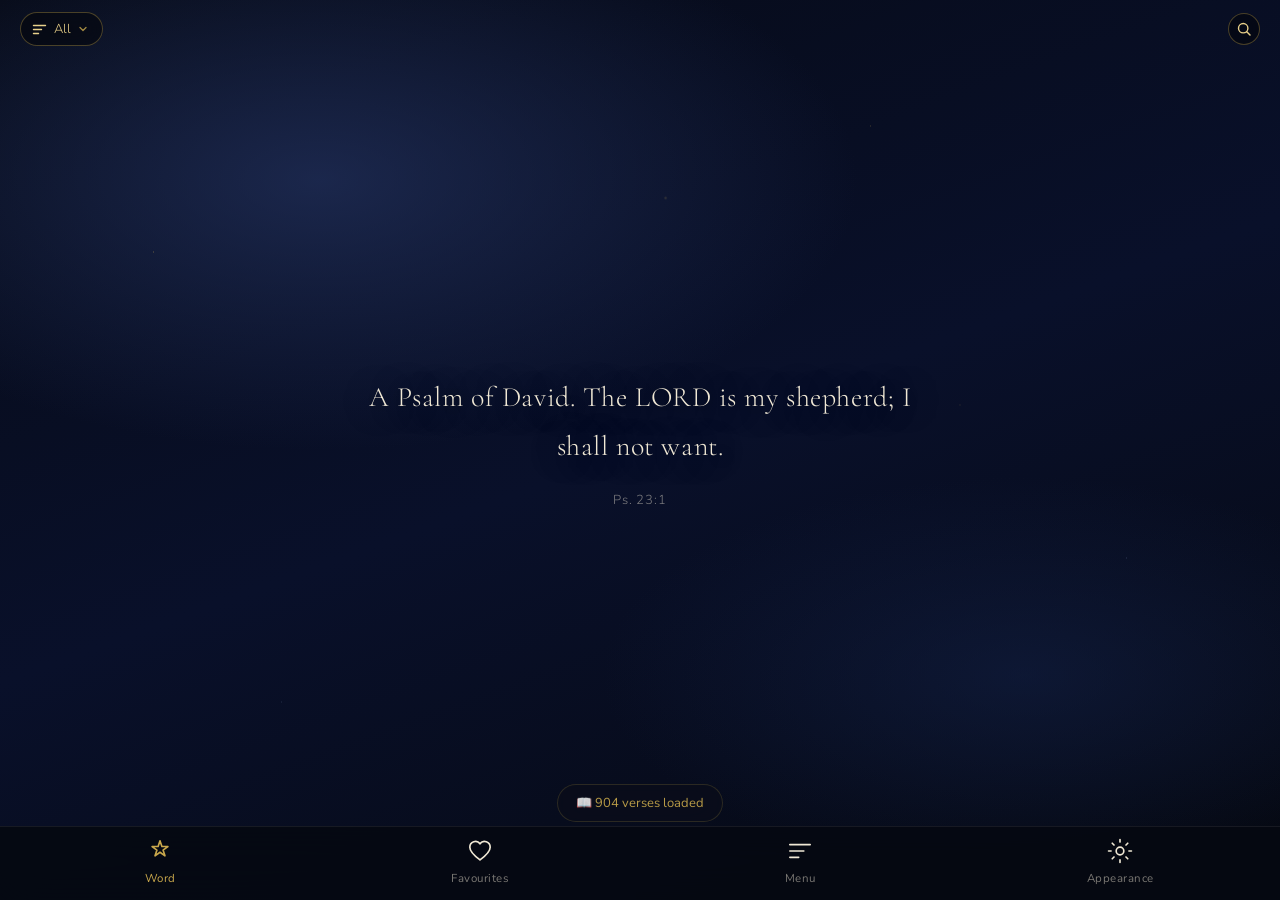
==== index.html @ a6772543 "Update index.html" ====
<!DOCTYPE html>
<html lang="uk">
<head>
  <meta charset="UTF-8">
  <meta name="viewport" content="width=device-width, initial-scale=1.0, viewport-fit=cover">
  <meta name="mobile-web-app-capable" content="yes">
  <meta name="apple-mobile-web-app-capable" content="yes">
  <meta name="apple-mobile-web-app-status-bar-style" content="black-translucent">
  <meta name="theme-color" content="#080c18">
  <title>Holy Vibe</title>
  <link rel="preconnect" href="https://fonts.googleapis.com">
  <link href="https://fonts.googleapis.com/css2?family=Cormorant+Garamond:ital,wght@0,300;0,400;1,300;1,400&family=Cinzel:wght@400;500&family=Nunito:wght@300;400;600&display=swap" rel="stylesheet">
  <link rel="stylesheet" href="styles.css">
  <style>
    .day-btn {
      padding: 7px 11px; border-radius: 8px; font-size: 12px; cursor: pointer;
      border: 1px solid rgba(255,255,255,.15); color: rgba(255,255,255,.5);
      background: rgba(255,255,255,.05); user-select: none;
    }
    .day-btn.active {
      border-color: rgba(201,168,76,.6); color: #c9a84c;
      background: rgba(201,168,76,.15);
    }
    .alarm-item {
      display: flex; align-items: center; justify-content: space-between;
      padding: 12px 0; border-bottom: 1px solid rgba(255,255,255,.06);
    }
    .alarm-item:last-child { border-bottom: none; }
    .alarm-time { font-size: 26px; color: #f0e8d5; font-family: 'Cormorant Garamond', serif; }
    .alarm-meta { font-size: 11px; color: rgba(255,255,255,.4); margin-top: 2px; }
    .alarm-label { font-size: 13px; color: rgba(255,255,255,.7); margin-top: 1px; }
    .alarm-del { color: rgba(255,80,80,.6); font-size: 18px; padding: 6px; cursor: pointer; }
    .alarm-toggle { transform: scale(0.85); }

    /* ═══════════════════════════════════════════════════════
       СТАРТОВИЙ ЕКРАН (SPLASH) — показується одразу при
       відкритті index.html, поки завантажуються verses.json
       і мовний файл. Прибирається через hideSplash() (див.
       <script> нижче), яку викликає i18n.js по завершенню
       loadLanguage(). Без цього першу мить (особливо на
       повільному з'єднанні чи при першому запуску) користувач
       бачив би порожній/чорний екран і міг подумати, що
       застосунок завис чи зламався.
       ═══════════════════════════════════════════════════════ */
    #splashScreen {
      position: fixed; inset: 0; z-index: 9999;
      display: flex; flex-direction: column; align-items: center; justify-content: center;
      background: #080c18;
      transition: opacity .5s ease;
    }
    #splashScreen.hide { opacity: 0; pointer-events: none; }

    .splash-cross {
      position: relative; width: 44px; height: 44px; margin-bottom: 20px;
      animation: splashPulse 1.8s ease-in-out infinite;
    }
    .splash-cross-v, .splash-cross-h {
      position: absolute; background: #c9a84c; border-radius: 2px;
    }
    .splash-cross-v { left: 50%; top: 0; width: 6px; height: 44px; margin-left: -3px; }
    .splash-cross-h { top: 30%; left: 0; width: 44px; height: 6px; margin-top: -3px; }
    @keyframes splashPulse {
      0%, 100% { opacity: .55; transform: scale(.94); }
      50%      { opacity: 1;   transform: scale(1.05); }
    }

    .splash-title {
      font-family: 'Cormorant Garamond', serif;
      font-size: 21px; letter-spacing: 4px; color: #f0e8d5;
      text-transform: uppercase; margin-bottom: 16px;
    }

    .splash-dots { display: flex; gap: 6px; }
    .splash-dots span {
      width: 6px; height: 6px; border-radius: 50%; background: rgba(201,168,76,.65);
      animation: splashDot 1.2s ease-in-out infinite;
    }
    .splash-dots span:nth-child(2) { animation-delay: .15s; }
    .splash-dots span:nth-child(3) { animation-delay: .3s; }
    @keyframes splashDot {
      0%, 80%, 100% { opacity: .25; transform: translateY(0); }
      40%           { opacity: 1;   transform: translateY(-4px); }
    }
  </style>
</head>
<body>

  <div id="bg"></div>

  <!-- СТАРТОВИЙ ЕКРАН — див. пояснення в CSS-блоці "СТАРТОВИЙ ЕКРАН (SPLASH)" у <head> -->
  <div id="splashScreen">
    <div class="splash-cross">
      <div class="splash-cross-v"></div>
      <div class="splash-cross-h"></div>
    </div>
    <div class="splash-title">Holy Vibe</div>
    <div class="splash-dots"><span></span><span></span><span></span></div>
  </div>

  <div id="app">

    <div class="screen active" id="screenMain">
      <div class="safe-top"></div>

      <div class="cat-toggle-wrap">
        <button class="cat-toggle-btn" id="catToggleBtn" data-i18n-title="title_categories" title="Категорії">
          <svg width="15" height="15" viewBox="0 0 15 15" fill="none">
            <path d="M1.5 3.5h12M1.5 7.5h8M1.5 11.5h5" stroke="currentColor" stroke-width="1.4" stroke-linecap="round"/>
          </svg>
          <span id="catToggleLabel">Усі</span>
          <svg class="cat-toggle-arrow" width="10" height="10" viewBox="0 0 10 10" fill="none">
            <path d="M2 3.5l3 3 3-3" stroke="currentColor" stroke-width="1.3" stroke-linecap="round" stroke-linejoin="round"/>
          </svg>
        </button>

        <!-- ПОШУК: кнопка (можна видалити разом з #searchOverlay — див. коментар нижче в тілі сторінки) -->
        <button class="search-toggle-btn" id="searchToggleBtn" title="Пошук">
          <svg width="15" height="15" viewBox="0 0 15 15" fill="none">
            <circle cx="6.2" cy="6.2" r="4.7" stroke="currentColor" stroke-width="1.4"/>
            <path d="M13 13l-3.2-3.2" stroke="currentColor" stroke-width="1.4" stroke-linecap="round"/>
          </svg>
        </button>
      </div>
      
      <!-- Пілюлі категорій — генеруються динамічно з verses.json (_categories) -->
      <div class="cat-bar" id="catBar" style="display:none">
        <div class="pill active" data-cat="all" data-i18n="cat_all">Усі</div>
      </div>

      <div class="verse-wrap" id="verseWrap">
        <div class="verse-card" id="verseCard">
          <!-- ЗАВАНТАЖЕННЯ: індикатор, поки вірші вантажаться вперше. Можна видалити цей div + CSS-блок "ЗАВАНТАЖЕННЯ" у styles.css + рядок з $('verseLoading') в app.js -->
          <div class="verse-loading" id="verseLoading"><span></span><span></span><span></span></div>
          <div class="verse-text" id="verseText"></div>
          <div class="verse-ref t-ui" id="verseRef"></div>
        </div>
        <div id="heartBurst">🤍</div>
        <div class="swipe-hint">
          <div class="swipe-hint-line"></div>
          <div class="swipe-hint-text" data-i18n="swipe_hint">свайп вгору</div>
        </div>
      </div>
    </div>

    <div class="screen" id="screenFav">
      <div class="safe-top"></div>
      <div class="screen-header">
        <div class="t-label" style="font-size:clamp(12px,3vw,15px)" data-i18n="favs_title">Улюблені вірші</div>
      </div>
      <div class="fav-list" id="favList"></div>
    </div>

    <div class="screen" id="screenMenu">
      <div class="safe-top"></div>
      <div class="menu-logo-block">
        <div class="menu-logo" data-i18n="menu_logo">СЛОВО</div>
        <div class="menu-tagline" data-i18n="menu_tagline">Просочення Живим Словом</div>
      </div>

      <div class="card music-block">
        <div class="music-title" data-i18n="music_title">🎵 Молитовна музика (CC)</div>
        <div class="player-controls">
          <div class="player-btn skip" id="btnPrevTrack" data-i18n-title="title_prev" title="Попередній трек">⏮</div>
          <div class="player-btn" id="btnRepeatMode" data-i18n-title="title_repeat" title="Режим повтору">🔂</div>
          <div class="player-btn" id="btnShuffle" data-i18n-title="title_shuffle" title="Перемішати">🔀</div>
          <div class="player-btn skip" id="btnNextTrack" data-i18n-title="title_next" title="Наступний трек">⏭</div>
        </div>
        <div id="trackList"></div>
      </div>

      <div class="menu-divider"></div>

      <div class="menu-section">
        <div class="menu-row" onclick="toggleDonateSpoiler()" style="color:rgba(201,168,76,.8); cursor: pointer; display: flex; justify-content: space-between; align-items: center; padding: 4px 0;">
          <div style="display: flex; align-items: center; gap: 8px;">
            <svg width="20" height="20" viewBox="0 0 20 20" fill="none">
              <path d="M10 17c-4-3.5-7-6.5-7-9.5a5 5 0 0 1 7-4.6A5 5 0 0 1 17 7.5c0 3-3 6-7 9.5z" stroke="#c9a84c" stroke-width="1.3"/>
            </svg>
            <span data-i18n="donate_title">Підтримати проєкт ❤️</span>
          </div>
          <span id="donateArrow" style="transition: transform 0.3s ease; font-size: 12px; color: rgba(201,168,76,.5);">▼</span>
        </div>

        <div id="donateSpoiler" style="display: none; margin-top: 15px; transition: all 0.3s ease;">
          <a href="https://www.paypal.com/donate/?hosted_button_id=PFLMN9VTMCPDY" target="_blank" class="menu-item" style="text-decoration: none; display: block; background: #0070ba; color: #ffffff; text-align: center; font-weight: bold; border-radius: 8px; padding: 12px; margin-bottom: 12px; font-size: 14px;">
            Support via PayPal (Worldwide) 🌐
          </a>

          <div style="background: rgba(255, 255, 255, 0.05); border: 1px solid rgba(255, 255, 255, 0.1); border-radius: 8px; padding: 12px; text-align: center;">
            <div style="font-size: 13px; color: rgba(255,255,255,0.5); margin-bottom: 5px;" data-i18n="donate_privat">Картка Ощадбанк:</div>
            <div style="font-size: 17px; font-weight: bold; color: #ffffff; letter-spacing: 1px; margin-bottom: 10px;">
              4483 8200 4718 1796
            </div>
            <button onclick="navigator.clipboard.writeText('4483820047181796'); alert(window._currentUI?.donate_copy_alert || 'Номер картки скопійовано! 👍')" style="background: #70A400; color: white; border: none; width: 100%; padding: 10px; border-radius: 6px; font-weight: bold; cursor: pointer; font-size: 14px;">
              <span data-i18n="donate_copy">Скопіювати картку 🟢</span>
            </button>
          </div>
        </div>
      </div>

      <!-- ═══════════════════════════════════════════════════════════
           ℹ️ ПРО ПЕРЕКЛАДИ / АВТОРСЬКІ ПРАВА
           Тут вручну (прямо в цьому HTML) додаєш/оновлюєш інформацію
           про те, які мовні переклади Біблії використовуються в
           застосунку і на яких підставах (з дозволу правовласника,
           публічне надбання, власний переклад тощо).

           ЯК ДОДАТИ НОВУ МОВУ СЮДИ:
           Скопіюй один блок <div class="about-lang-item">...</div>
           нижче і зміни в ньому назву мови/модуля та текст дозволу.
           Ніякого зв'язку з i18n.js/SUPPORTED_LANGUAGES це не має —
           це суто інформаційний текст для користувача, редагується
           вручну, коли отримуєш новий дозвіл.
           ═══════════════════════════════════════════════════════════ -->
      <div class="menu-section">
        <div class="menu-row" onclick="toggleAboutSpoiler()" style="color:rgba(201,168,76,.8); cursor: pointer; display: flex; justify-content: space-between; align-items: center; padding: 4px 0;">
          <div style="display: flex; align-items: center; gap: 8px;">
            <svg width="20" height="20" viewBox="0 0 20 20" fill="none">
              <circle cx="10" cy="10" r="8" stroke="#c9a84c" stroke-width="1.3"/>
              <path d="M10 9v5" stroke="#c9a84c" stroke-width="1.3" stroke-linecap="round"/>
              <circle cx="10" cy="6.3" r="0.9" fill="#c9a84c"/>
            </svg>
            <span data-i18n="about_title">Про переклади</span>
          </div>
          <span id="aboutArrow" style="transition: transform 0.3s ease; font-size: 12px; color: rgba(201,168,76,.5);">▼</span>
        </div>

        <div id="aboutSpoiler" style="display: none; margin-top: 15px; transition: all 0.3s ease;">

          <!-- ─── ШАБЛОН ОДНОГО ЗАПИСУ (копіюй цей блок для кожної мови) ─── -->
          <div class="about-lang-item" style="background: rgba(255,255,255,0.05); border: 1px solid rgba(255,255,255,0.1); border-radius: 8px; padding: 12px; margin-bottom: 10px;">
            <div style="font-size: 14px; font-weight: bold; color: #f0e8d5; margin-bottom: 4px;">
              🇬🇧 English — Berean Standard Bible (BSB)
            </div>
            <div style="font-size: 12.5px; line-height: 1.5; color: rgba(255,255,255,0.55);">
              Публічне надбання (Public Domain), офіційний текстовий модуль. Використовується без обмежень.
            </div>
          </div>

          <div class="about-lang-item" style="background: rgba(255,255,255,0.05); border: 1px solid rgba(255,255,255,0.1); border-radius: 8px; padding: 12px; margin-bottom: 10px;">
            <div style="font-size: 14px; font-weight: bold; color: #f0e8d5; margin-bottom: 4px;">
              🇺🇦 Українська — переклад І. Огієнка
            </div>
            <div style="font-size: 12.5px; line-height: 1.5; color: rgba(255,255,255,0.55);">
              Використовується з дозволу правовласника.
            </div>
          </div>
          <!-- ─── /ШАБЛОН — далі додавай нові мови копією блока вище ─── -->

        </div>
      </div>

      <div style="height:16px"></div>
    </div>

    <div class="screen" id="screenSettings">
      <div class="safe-top"></div>
      <div class="screen-header">
        <div class="t-label" style="font-size:clamp(12px,3vw,15px)" data-i18n="settings_title">Оформлення</div>
      </div>

      <div class="card settings-block" id="langBlock">
        <div class="settings-block-title" data-i18n="settings_lang">🌐 Мова</div>
        <div style="position:relative">
          <select id="langSelect" style="
            width:100%; padding:11px 14px; border-radius:10px;
            background:rgba(255,255,255,.06); border:1px solid rgba(255,255,255,.12);
            color:#f0e8d5; font-size:15px; font-family:'Nunito',sans-serif;
            appearance:none; -webkit-appearance:none; cursor:pointer;
            background-image: url('data:image/svg+xml,<svg xmlns=%22http://www.w3.org/2000/svg%22 width=%2212%22 height=%228%22 viewBox=%220 0 12 8%22><path d=%22M1 1l5 5 5-5%22 stroke=%22%23c9a84c%22 stroke-width=%221.5%22 fill=%22none%22 stroke-linecap=%22round%22/></svg>');
            background-repeat:no-repeat; background-position:right 14px center;">
            <!-- Опції генеруються динамічно в i18n.js (buildLanguageSelector) —
                 з масиву SUPPORTED_LANGUAGES, лише enabled: true. Тут нічого
                 вручну дописувати не треба. -->
          </select>
        </div>
      </div>

      <div class="card settings-block">
        <div class="settings-block-title" data-i18n="settings_font">Шрифт</div>
        <div class="font-options">
          <div class="font-opt active" data-font="cormorant" style="font-family:'Cormorant Garamond',serif">Аа<span data-i18n="settings_font_classic">Класика</span></div>
          <div class="font-opt" data-font="georgia" style="font-family:Georgia,serif">Аа<span data-i18n="settings_font_tradition">Традиція</span></div>
          <div class="font-opt" data-font="nunito" style="font-family:'Nunito',sans-serif">Аа<span data-i18n="settings_font_modern">Сучасний</span></div>
        </div>
      </div>

      <div class="card settings-block">
        <div class="settings-block-title" data-i18n="settings_size">Розмір тексту</div>
        <div class="vol-row">
          <span class="vol-label t-ui" style="font-size:10px">А — А</span>
          <input type="range" id="fontSizeSlider" min="0" max="100" value="50">
        </div>
      </div>

      <div class="card settings-block">
        <div class="settings-block-title" data-i18n="settings_icon_size">Розмір іконок і навігації</div>
        <div class="vol-row">
          <span class="vol-label t-ui" style="font-size:10px">⊙ — ⊙</span>
          <input type="range" id="iconSizeSlider" min="0" max="100" value="50">
        </div>
      </div>

      <div class="card settings-block">
        <div class="settings-block-title" data-i18n="settings_color">Колір тексту</div>
        <div class="color-row">
          <div class="color-dot active" data-color="#f0e8d5" style="background:#f0e8d5"></div>
          <div class="color-dot" data-color="#ffffff"  style="background:#fff"></div>
          <div class="color-dot" data-color="#e8d08a"  style="background:#e8d08a"></div>
          <div class="color-dot" data-color="#b8d4f0"  style="background:#b8d4f0"></div>
          <div class="color-dot" data-color="#d4e8c8"  style="background:#d4e8c8"></div>
          <div class="color-dot" data-color="#111111"  style="background:#111;border:1px solid rgba(255,255,255,.2)" title="Чорний"></div>
          <div class="color-dot" data-color="#1a1a2e"  style="background:#1a1a2e;border:1px solid rgba(255,255,255,.2)" title="Нічний синій"></div>
          <div class="color-dot" data-color="#3d2010"  style="background:#3d2010;border:1px solid rgba(255,255,255,.2)" title="Темно-коричневий"></div>
        </div>
      </div>

      <div class="card settings-block">
        <div class="settings-block-title" data-i18n="settings_bg">Фон</div>
        <div class="bg-grid" id="bgGrid"></div>
      </div>

      <div class="card settings-block">
        <div class="settings-block-title" data-i18n="settings_extra">Додатково</div>
        <div class="toggle-row"><span data-i18n="toggle_shadow">Тінь тексту</span><div class="toggle on" id="tglShadow"></div></div>
        <div class="toggle-row" style="display:none"><span data-i18n="toggle_anim">Анімація переходу</span><div class="toggle" id="tglAnim"></div></div>
        <div class="toggle-row"><span data-i18n="toggle_autobg">Фон змінюється з віршем</span><div class="toggle" id="tglAutoBg"></div></div>
        <div class="toggle-row"><span data-i18n="toggle_glass">✦ Скляний стиль</span><div class="toggle" id="tglGlass"></div></div>
      </div>
      
     <!-- TODO: notifications frozen until v1.1 — hidden from UI, do not remove markup -->
      <div class="card settings-block" id="notifBlock" style="display:none">
        <div class="settings-block-title" data-i18n="notif_title">🔔 Нагадування для молитви</div>

        <div id="alarmList" style="margin-bottom:12px"></div>

        <button id="btnAddAlarm" style="
          width:100%; padding:11px; border:1px dashed rgba(201,168,76,.4);
          background:rgba(201,168,76,.07); color:var(--clr-gold-lt);
          border-radius:10px; font-size:14px; cursor:pointer; letter-spacing:.5px;">
          <span data-i18n="notif_add">+ Додати нагадування</span>
        </button>
      </div>
      
      <!-- Модалка редагування будильника -->
      <div id="alarmModal" style="display:none; position:fixed; inset:0; z-index:999;
           background:rgba(0,0,0,.7); align-items:center; justify-content:center;">
        <div style="background:#111827; border:1px solid rgba(201,168,76,.25); border-radius:16px;
             padding:24px; width:min(340px,90vw); max-height:85vh; overflow-y:auto;">
          <div style="font-size:15px; color:var(--clr-gold-lt); margin-bottom:18px; text-align:center;">
            <span data-i18n="alarm_modal_title">Налаштування нагадування</span>
          </div>

          <div style="margin-bottom:14px">
            <div style="font-size:11px; color:rgba(255,255,255,.45); margin-bottom:6px;" data-i18n="alarm_name">Назва</div>
            <input id="alarmLabel" type="text" placeholder="Ранкова молитва" data-i18n-placeholder="alarm_label_ph" maxlength="40" style="
              width:100%; padding:10px 12px; background:rgba(255,255,255,.06);
              border:1px solid rgba(255,255,255,.12); border-radius:8px;
              color:#fff; font-size:14px; box-sizing:border-box;">
          </div>

          <div style="margin-bottom:14px">
            <div style="font-size:11px; color:rgba(255,255,255,.45); margin-bottom:6px;" data-i18n="alarm_time">Час</div>
            <input id="alarmTime" type="time" style="
              width:100%; padding:10px 12px; background:rgba(255,255,255,.06);
              border:1px solid rgba(255,255,255,.12); border-radius:8px;
              color:#fff; font-size:18px; box-sizing:border-box;">
          </div>

          <div style="margin-bottom:18px">
            <div style="font-size:11px; color:rgba(255,255,255,.45); margin-bottom:8px;" data-i18n="alarm_days">Дні тижня</div>
            <div id="dayPicker" style="display:flex; gap:6px; justify-content:center; flex-wrap:wrap">
              <div class="day-btn active" data-day="-1" data-i18n="alarm_once">Один раз</div>
              <div class="day-btn" data-day="0" data-i18n="alarm_daily">Щодня</div>
              <div class="day-btn" data-day="1" data-i18n="day_mon">Пн</div>
              <div class="day-btn" data-day="2" data-i18n="day_tue">Вт</div>
              <div class="day-btn" data-day="3" data-i18n="day_wed">Ср</div>
              <div class="day-btn" data-day="4" data-i18n="day_thu">Чт</div>
              <div class="day-btn" data-day="5" data-i18n="day_fri">Пт</div>
              <div class="day-btn" data-day="6" data-i18n="day_sat">Сб</div>
              <div class="day-btn" data-day="7" data-i18n="day_sun">Нд</div>
            </div>
          </div>

          <div style="display:flex; gap:10px">
            <button id="btnAlarmCancel" style="flex:1; padding:11px; background:rgba(255,255,255,.06);
              border:1px solid rgba(255,255,255,.12); border-radius:10px; color:rgba(255,255,255,.6);
              font-size:14px; cursor:pointer;"><span data-i18n="alarm_cancel">Скасувати</span></button>
            <button id="btnAlarmSave" style="flex:2; padding:11px; background:rgba(201,168,76,.2);
              border:1px solid rgba(201,168,76,.4); border-radius:10px; color:var(--clr-gold-lt);
              font-size:14px; cursor:pointer; font-weight:600;"><span data-i18n="alarm_save">Зберегти 🔔</span></button>
          </div>
        </div>
      </div>
    </div>

    <nav class="bottom-nav">
      <button class="nav-btn active" data-screen="screenMain">
        <svg width="22" height="22" viewBox="0 0 22 22" fill="none"><path d="M11 3l1.5 4.5h4.7l-3.8 2.8 1.5 4.5L11 12l-3.9 2.8 1.5-4.5L4.8 7.5h4.7z" stroke="#f0e8d5" stroke-width="1.3" stroke-linejoin="round"/></svg>
        <span class="nav-label" data-i18n="nav_word">Слово</span>
      </button>
      <button class="nav-btn" data-screen="screenFav">
        <svg width="22" height="22" viewBox="0 0 22 22" fill="none"><path d="M11 18C7 15 3 11.5 3 8a4.5 4.5 0 0 1 8-2.8A4.5 4.5 0 0 1 19 8c0 3.5-4 7-8 10z" stroke="#f0e8d5" stroke-width="1.3"/></svg>
        <span class="nav-label" data-i18n="nav_favs">Улюблені</span>
      </button>
      <button class="nav-btn" data-screen="screenMenu">
        <svg width="22" height="22" viewBox="0 0 22 22" fill="none"><path d="M3 6h16M3 11h11M3 16h7" stroke="#f0e8d5" stroke-width="1.3" stroke-linecap="round"/></svg>
        <span class="nav-label" data-i18n="nav_menu">Меню</span>
      </button>
      <button class="nav-btn" data-screen="screenSettings">
        <svg width="22" height="22" viewBox="0 0 22 22" fill="none"><circle cx="11" cy="11" r="3" stroke="#f0e8d5" stroke-width="1.3"/><path d="M11 2v2M11 18v2M2 11h2M18 11h2M4.9 4.9l1.4 1.4M15.7 15.7l1.4 1.4M4.9 17.1l1.4-1.4M15.7 6.3l1.4-1.4" stroke="#f0e8d5" stroke-width="1.3" stroke-linecap="round"/></svg>
        <span class="nav-label" data-i18n="nav_settings">Вигляд</span>
      </button>
    </nav>

  </div>

  <div class="sheet-overlay" id="sheetOverlay"></div>
  <div class="bottom-sheet" id="bottomSheet">
    <div class="sheet-handle"></div>
    <div class="sheet-section-title" data-i18n="sheet_title">Цей вірш</div>
    <div class="sheet-verse-preview" id="sheetPreview"></div>
    <div class="sheet-actions">
      <div class="sheet-btn" id="btnAI">
        <div class="sheet-btn-ico">
          <svg width="17" height="17" viewBox="0 0 17 17" fill="none"><circle cx="8.5" cy="8.5" r="6.5" stroke="#c9a84c" stroke-width="1.2"/><path d="M6.5 6.5a2 2 0 1 1 2.5 1.9v1.1" stroke="#c9a84c" stroke-width="1.2" stroke-linecap="round"/><circle cx="8.5" cy="12" r=".6" fill="#c9a84c"/></svg>
        </div>
        <span data-i18n="btn_explain">Пояснити цей вірш</span>
      </div>
      <div class="sheet-btn" id="btnShare">
        <div class="sheet-btn-ico">
          <svg width="17" height="17" viewBox="0 0 17 17" fill="none"><circle cx="13" cy="3.5" r="1.8" stroke="#c9a84c" stroke-width="1.2"/><circle cx="3.5" cy="8.5" r="1.8" stroke="#c9a84c" stroke-width="1.2"/><circle cx="13" cy="13.5" r="1.8" stroke="#c9a84c" stroke-width="1.2"/><path d="M5.2 7.6l6-2.4M5.2 9.4l6 2.4" stroke="#c9a84c" stroke-width="1.2"/></svg>
        </div>
        <span data-i18n="btn_share">Поділитися</span>
      </div>
      <!-- УВАГА: підпис нижче без data-i18n — немає доступу до locale-файлів i18n.
           Якщо хочеш переклад на інші 6 мов, додай ключ (напр. "btn_copy_text")
           у кожен locale JSON і постав data-i18n="btn_copy_text" на span нижче. -->
      <div class="sheet-btn" id="btnCopyText">
        <div class="sheet-btn-ico">
          <svg width="17" height="17" viewBox="0 0 17 17" fill="none"><rect x="5.5" y="5.5" width="8" height="9.5" rx="1.3" stroke="#c9a84c" stroke-width="1.2"/><path d="M3.5 11V3.8A1.3 1.3 0 0 1 4.8 2.5H11" stroke="#c9a84c" stroke-width="1.2" stroke-linecap="round"/></svg>
        </div>
        <span>Скопіювати текст</span>
      </div>
    </div>
    <div class="ai-panel" id="aiPanel">
      <div class="ai-answer" id="aiAnswer"></div>
      <div class="ai-ref" data-i18n="ai_ref">✦ Духовне тлумачення</div>
    </div>
  </div>

  <!-- ═══════════════════════════════════════════
       ПОШУК ВІРША — можна повністю видалити:
       1) цей div.search-overlay
       2) кнопку #searchToggleBtn у cat-toggle-wrap вище
       3) CSS-блок "ПОШУК" у styles.css
       4) JS-розділ "15. ПОШУК" у app.js
       ═══════════════════════════════════════════ -->
  <div class="search-overlay" id="searchOverlay">
    <div class="search-box">
      <div class="search-input-row">
        <svg width="16" height="16" viewBox="0 0 15 15" fill="none">
          <circle cx="6.2" cy="6.2" r="4.7" stroke="currentColor" stroke-width="1.4"/>
          <path d="M13 13l-3.2-3.2" stroke="currentColor" stroke-width="1.4" stroke-linecap="round"/>
        </svg>
        <input type="text" id="searchInput" class="search-input" placeholder="Пошук за словом чи посиланням…" autocomplete="off">
        <div class="search-close" id="searchCloseBtn">✕</div>
      </div>
      <div class="search-results" id="searchResults"></div>
    </div>
  </div>

  <!-- ═══════════════════════════════════════════
       ПОДІЛИТИСЯ КАРТИНКОЮ — запасний екран.
       Показується, тільки якщо нативний Share API
       не зміг поділитися файлом напряму.
       Можна видалити разом з JS-розділом "16. ПОДІЛИТИСЯ
       КАРТИНКОЮ" в app.js та CSS-блоком "КАРТИНКА ВІРША".
       ═══════════════════════════════════════════ -->
  <div class="share-img-overlay" id="shareImgOverlay">
    <div class="share-img-close" id="shareImgClose">✕</div>
    <img id="shareImgPreview" class="share-img-preview" alt="Вірш">
    <div class="share-img-hint">Затримайте картинку пальцем, щоб зберегти або переслати</div>
  </div>

  <div id="toast"></div>
  <div id="catBanner">
    <div class="cat-banner-label" data-i18n="cat_banner_label">Нова категорія</div>
    <div class="cat-banner-name" id="catBannerName"></div>
  </div>

  <audio id="audioEl" loop playsinline x-webkit-airplay="allow" webkit-playsinline></audio>

  <script>
    // Прибирає стартовий екран (splash). Викликається з i18n.js,
    // коли вірші + мовний файл повністю готові й застосунок
    // фактично можна показувати. Плавне зникнення (.5s), потім
    // видаляємо з DOM зовсім.
    function hideSplash() {
      var el = document.getElementById('splashScreen');
      if (!el) return;
      el.classList.add('hide');
      setTimeout(function () { el.remove(); }, 600);
    }

    function toggleDonateSpoiler() {
      var spoiler = document.getElementById('donateSpoiler');
      var arrow = document.getElementById('donateArrow');
      if (spoiler.style.display === 'none' || spoiler.style.display === '') {
        spoiler.style.display = 'block';
        arrow.style.transform = 'rotate(180deg)';
      } else {
        spoiler.style.display = 'none';
        arrow.style.transform = 'rotate(0deg)';
      }
    }

    function toggleAboutSpoiler() {
      var spoiler = document.getElementById('aboutSpoiler');
      var arrow = document.getElementById('aboutArrow');
      if (spoiler.style.display === 'none' || spoiler.style.display === '') {
        spoiler.style.display = 'block';
        arrow.style.transform = 'rotate(180deg)';
      } else {
        spoiler.style.display = 'none';
        arrow.style.transform = 'rotate(0deg)';
      }
    }
  </script>
  <script src="native-bridge.js"></script>
  <script src="update-checker.js"></script>
  <script src="i18n.js"></script>
  <script src="app.js"></script>
</body>
</html>
---- styles.css ----
/* ═══════════════════════════════════════════
 styles.css  —  СЛОВО App
   Секції:
   1.  Токени (змінні)
   2.  Reset / Base
   3.  Фон
   4.  Layout
   5.  Типографіка
   6.  Компоненти: Pill / Toggle / Slider
   7.  Компонент: Card
   8.  Екран: Слово (головний)
   9.  Екран: Улюблені
   10. Екран: Меню
   11. Екран: Вигляд
   12. Нижня навігація
   13. Нижня шторка
   14. AI-панель
   15. Toast
═══════════════════════════════════════════ */


/* ─────────────────────────────────────
   1. ТОКЕНИ
───────────────────────────────────── */
:root {
  /* Кольори — базові */
  --clr-deep:    #080c18;
  --clr-gold:    #c9a84c;
  --clr-gold-lt: #e8d08a;
  --clr-gold-dim: rgba(201, 168, 76, .25);

  /* Кольори — семантичні */
  --text-primary:   #f0e8d5;
  --text-secondary: rgba(240, 232, 213, .5);
  --surface:        rgba(255, 255, 255, .04);
  --surface-border: rgba(255, 255, 255, .08);
  --sheet-bg:       rgba(7, 11, 22, .97);

  --accent: var(--clr-gold);

  /* Типографіка */
  --font-display: 'Cinzel', serif;
  --font-body:    'Cormorant Garamond', serif;
  --font-ui:      'Nunito', sans-serif;

  /* Форма */
  --r-sm:    10px;
  --r-md:    16px;
  --r-lg:    28px;
  --r-pill:  20px;

  /* Лейаут */
  --nav-h:   64px;
  --safe-t:  env(safe-area-inset-top,    0px);
  --safe-b:  env(safe-area-inset-bottom, 0px);

  /* Анімація */
  --ease-sheet: cubic-bezier(.32, .72, 0, 1);
}


/* ─────────────────────────────────────
   2. RESET / BASE
───────────────────────────────────── */
*, *::before, *::after {
  margin: 0; padding: 0;
  box-sizing: border-box;
  -webkit-tap-highlight-color: transparent;
}

html, body {
  height: 100%;
  overflow: hidden;
  background: var(--clr-deep);
  font-family: var(--font-body);
  color: var(--text-primary);
}

body {
  position: fixed;
  width: 100%;
  min-height: 100dvh;
}


/* ─────────────────────────────────────
   3. ФОН
───────────────────────────────────── */
#bg {
  position: fixed; inset: 0; z-index: 0;
  background:
    radial-gradient(ellipse 70% 50% at 25% 20%, rgba(35, 50, 95, .7) 0%, transparent 60%),
    radial-gradient(ellipse 60% 40% at 80% 75%, rgba(20, 35, 75, .5) 0%, transparent 55%),
    linear-gradient(160deg, #060a16 0%, #09102a 50%, #050810 100%);
  background-size: cover;
  background-position: center;
  transition: opacity .8s;
}

#bg::after {
  content: '';
  position: absolute; inset: 0;
  background-image:
    radial-gradient(circle 1px at 12% 28%, rgba(201, 168, 76, .45) 0%, transparent 100%),
    radial-gradient(circle 1px at 68% 14%, rgba(201, 168, 76, .30) 0%, transparent 100%),
    radial-gradient(circle 1px at 88% 62%, rgba(180, 210, 255, .20) 0%, transparent 100%),
    radial-gradient(circle 1px at 22% 78%, rgba(180, 210, 255, .15) 0%, transparent 100%),
    radial-gradient(circle 2px at 52% 22%, rgba(201, 168, 76, .20) 0%, transparent 100%),
    radial-gradient(circle 1px at 75% 45%, rgba(201, 168, 76, .20) 0%, transparent 100%);
  transition: opacity .5s;
}
#bg.no-stars::after { opacity: 0; }


/* ─────────────────────────────────────
   4. LAYOUT
───────────────────────────────────── */
#app {
  position: fixed; inset: 0; z-index: 1;
  display: flex;
  flex-direction: column;
}

.screen {
  display: none;
  flex: 1;
  flex-direction: column;
  overflow: hidden;
}
.screen.active { display: flex; }

/* Відступ під системний статус-бар */
.safe-top { height: calc(var(--safe-t) + 12px); flex-shrink: 0; }

/* Скрол тільки там, де потрібен */
#screenMenu,
#screenSettings { overflow-y: auto; overscroll-behavior-y: contain; -webkit-overflow-scrolling: touch; }

/* Головний екран — без скролу, без гумового ефекту */
#screenMain { overscroll-behavior: none; }


/* ─────────────────────────────────────
   5. ТИПОГРАФІКА
───────────────────────────────────── */
.t-label {
  font-family: var(--font-display);
  font-size: clamp(9px, 2.2vw, 11px);
  letter-spacing: 3px;
  color: var(--accent);
  opacity: .75;
  text-transform: uppercase;
}

.t-ui {
  font-family: var(--font-ui);
  font-weight: 300;
}


/* ─────────────────────────────────────
   6. КОМПОНЕНТИ: PILL / TOGGLE / SLIDER
───────────────────────────────────── */

/* Pill */
.pill {
  flex-shrink: 0;
  padding: 6px 14px;
  border-radius: var(--r-pill);
  border: 1px solid rgba(255,255,255,.2);
  background: rgba(0,0,0,.45);
  backdrop-filter: blur(8px);
  font-family: var(--font-ui);
  font-size: clamp(11px, 2.5vw, 13px);
  font-weight: 300;
  color: rgba(255,255,255,.8);
  cursor: pointer;
  white-space: nowrap;
  text-shadow: 0 1px 3px rgba(0,0,0,.6);
  transition: background .2s, border-color .2s, color .2s;
}
.pill.active {
  background: rgba(201, 168, 76, .12);
  border-color: var(--clr-gold-dim);
  color: var(--clr-gold-lt);
}

/* Toggle */
.toggle {
  width: 40px; height: 22px;
  border-radius: 11px;
  background: rgba(255, 255, 255, .1);
  position: relative; cursor: pointer; flex-shrink: 0;
  transition: background .3s;
}
.toggle.on { background: rgba(201, 168, 76, .5); }
.toggle::after {
  content: '';
  position: absolute; top: 3px; left: 3px;
  width: 16px; height: 16px;
  border-radius: 50%;
  background: rgba(240, 232, 213, .6);
  transition: left .3s, background .3s;
}
.toggle.on::after { left: 21px; background: var(--clr-gold); }

/* Slider */
input[type=range] {
  flex: 1; height: 3px;
  -webkit-appearance: none;
  background: linear-gradient(to right, var(--clr-gold) 60%, rgba(255, 255, 255, .1) 60%);
  border-radius: 2px; outline: none; cursor: pointer;
}
input[type=range]::-webkit-slider-thumb {
  -webkit-appearance: none;
  width: 14px; height: 14px;
  border-radius: 50%;
  background: var(--clr-gold);
  box-shadow: 0 0 8px rgba(201, 168, 76, .5);
}

/* Fallback для слабких пристроїв — без blur */
@supports not (backdrop-filter: blur(10px)) {
  .bottom-nav,
  .bottom-sheet { background: rgba(6, 9, 18, .98); }
}


/* ─────────────────────────────────────
   7. КОМПОНЕНТ: CARD
───────────────────────────────────── */
.card {
  background: var(--surface);
  border: 1px solid var(--surface-border);
  border-radius: var(--r-md);
  padding: 16px;
}


/* ─────────────────────────────────────
   8. ЕКРАН: СЛОВО
───────────────────────────────────── */

/* Кнопка тоглення категорій */
.cat-toggle-wrap {
  padding: 0 20px 10px;
  flex-shrink: 0;
  display: flex; align-items: center; justify-content: space-between; gap: 10px;
}
.cat-toggle-btn {
  display: inline-flex; align-items: center; gap: 7px;
  padding: 7px 14px 7px 11px;
  border-radius: var(--r-pill);
  border: 1px solid rgba(201,168,76,.35);
  background: rgba(0,0,0,.40);
  backdrop-filter: blur(12px);
  -webkit-backdrop-filter: blur(12px);
  font-family: var(--font-ui); font-size: clamp(11px,2.8vw,13px); font-weight: 300;
  color: var(--clr-gold-lt);
  cursor: pointer;
  transition: background .2s, border-color .2s;
  text-shadow: 0 1px 6px rgba(0,0,0,.8);
}
.cat-toggle-btn:hover { background: rgba(0,0,0,.55); border-color: var(--clr-gold); }
.cat-toggle-btn.open  { background: rgba(201,168,76,.18); border-color: var(--clr-gold); }
.cat-toggle-arrow { transition: transform .25s; flex-shrink: 0; color: var(--clr-gold); opacity:.8; }
.cat-toggle-btn.open .cat-toggle-arrow { transform: rotate(180deg); }

/* ═══════════════════════════════════════════
   ПОШУК — можна видалити весь цей блок,
   якщо приберете кнопку і оверлей з index.html
   ═══════════════════════════════════════════ */
.search-toggle-btn {
  display: flex; align-items: center; justify-content: center;
  width: 32px; height: 32px; flex-shrink: 0;
  border-radius: 50%;
  border: 1px solid rgba(201,168,76,.35);
  background: rgba(0,0,0,.40);
  backdrop-filter: blur(12px);
  -webkit-backdrop-filter: blur(12px);
  color: var(--clr-gold-lt);
  cursor: pointer; user-select: none;
  transition: background .2s, border-color .2s;
}
.search-toggle-btn:hover { background: rgba(0,0,0,.55); border-color: var(--clr-gold); }

.search-overlay {
  position: fixed; inset: 0; z-index: 998;
  background: rgba(8,12,24,.92);
  backdrop-filter: blur(10px); -webkit-backdrop-filter: blur(10px);
  display: none; flex-direction: column;
  padding: max(20px, env(safe-area-inset-top)) 18px 18px;
  opacity: 0; transition: opacity .2s ease;
}
.search-overlay.open { display: flex; opacity: 1; }

.search-box { display: flex; flex-direction: column; height: 100%; max-width: 560px; width: 100%; margin: 0 auto; }

.search-input-row {
  display: flex; align-items: center; gap: 10px;
  padding: 12px 14px;
  border-radius: 14px;
  border: 1px solid rgba(201,168,76,.35);
  background: rgba(255,255,255,.05);
  color: var(--clr-gold-lt);
  flex-shrink: 0;
}
.search-input {
  flex: 1; background: none; border: none; outline: none;
  font-family: var(--font-ui); font-size: 15px; color: #f0e8d5;
}
.search-input::placeholder { color: rgba(255,255,255,.35); }
.search-close {
  cursor: pointer; color: rgba(255,255,255,.5); font-size: 16px; padding: 4px;
  user-select: none;
}

.search-results { overflow-y: auto; margin-top: 16px; flex: 1; overscroll-behavior-y: contain; -webkit-overflow-scrolling: touch; }
.search-result-item {
  padding: 14px 4px; border-bottom: 1px solid rgba(255,255,255,.08);
  cursor: pointer;
}
.search-result-ref { font-family: var(--font-ui); font-size: 11px; letter-spacing: 1.5px; color: var(--clr-gold); opacity: .85; margin-bottom: 5px; text-transform: uppercase; }
.search-result-text { font-family: var(--font-ui); font-size: 14px; line-height: 1.5; color: rgba(255,255,255,.85); }
.search-result-text mark { background: rgba(201,168,76,.35); color: #fff; border-radius: 2px; }
.search-empty { text-align: center; color: rgba(255,255,255,.4); font-size: 13px; padding: 40px 20px; }

/* ═══════════════════════════════════════════
   КАРТИНКА ВІРША — запасний екран для "Поділитися".
   Можна видалити весь цей блок разом з розділом
   "16. ПОДІЛИТИСЯ КАРТИНКОЮ" в app.js
   ═══════════════════════════════════════════ */
.share-img-overlay {
  position: fixed; inset: 0; z-index: 999;
  background: rgba(4,6,12,.96);
  display: none; flex-direction: column; align-items: center; justify-content: center;
  gap: 18px; padding: 24px;
  opacity: 0; transition: opacity .2s ease;
}
.share-img-overlay.open { display: flex; opacity: 1; }
.share-img-preview {
  max-width: 100%; max-height: 72vh;
  border-radius: 14px;
  box-shadow: 0 10px 50px rgba(0,0,0,.6);
}
.share-img-hint {
  font-family: var(--font-ui); font-size: 12.5px; letter-spacing: .3px;
  color: rgba(255,255,255,.55); text-align: center;
}
.share-img-close {
  position: absolute; top: max(20px, env(safe-area-inset-top)); right: 20px;
  width: 34px; height: 34px; border-radius: 50%;
  display: flex; align-items: center; justify-content: center;
  background: rgba(255,255,255,.08); color: rgba(255,255,255,.7);
  font-size: 16px; cursor: pointer; user-select: none;
}

/* Смуга категорій */
.cat-bar {
  display: flex; gap: 8px;
  padding: 0 20px 14px;
  overflow-x: auto; flex-shrink: 0;
  scrollbar-width: none;
  animation: catSlideIn .22s ease;
}
@keyframes catSlideIn { from{opacity:0;transform:translateY(-8px)} to{opacity:1;transform:translateY(0)} }
.cat-bar::-webkit-scrollbar { display: none; }

/* Темний фон для не-головних екранів */
#screenFav, #screenMenu, #screenSettings {
  background: var(--clr-deep);
}

/* Темний оверлей поверх фото-фону (для читабельності тексту) */
#bg::before {
  content:'';
  position:absolute; inset:0;
  background: linear-gradient(to bottom,rgba(0,0,0,.25) 0%,rgba(0,0,0,.5) 50%,rgba(0,0,0,.6) 100%);
  opacity:0;
  transition: opacity .6s;
}
#bg[data-photo="1"]::before { opacity:1; }

/* Зона вірша */
.verse-wrap {
  flex: 1;
  display: flex; align-items: center; justify-content: center;
  padding: 0 clamp(24px, 7vw, 52px);
  text-align: center;
  overflow: hidden;
  position: relative;
  cursor: pointer;
  /* Розводимо свайп (вертикаль) і клік */
  touch-action: pan-y;
}

/* ═══════════════════════════════════════════
   ЗАВАНТАЖЕННЯ — можна видалити весь цей блок,
   якщо приберете #verseLoading з index.html
   ═══════════════════════════════════════════ */
.verse-loading { display: flex; gap: 7px; align-items: center; justify-content: center; padding: 20px 0; }
.verse-loading span {
  width: 7px; height: 7px; border-radius: 50%;
  background: var(--clr-gold); opacity: .35;
  animation: verseLoadingPulse 1.1s ease-in-out infinite;
}
.verse-loading span:nth-child(2) { animation-delay: .15s; }
.verse-loading span:nth-child(3) { animation-delay: .3s; }
@keyframes verseLoadingPulse {
  0%, 100% { opacity: .25; transform: scale(1); }
  50%      { opacity: .9;  transform: scale(1.3); }
}

/* Картка вірша */
.verse-card {
  display: flex; flex-direction: column; align-items: center; gap: 20px;
  max-width: 560px; width: 100%;
}

/* Анімації переходу */
.verse-card.out-up   { opacity: 0; transform: translateY(-45px); transition: opacity .28s, transform .28s; }
.verse-card.out-down { opacity: 0; transform: translateY(45px);  transition: opacity .28s, transform .28s; }
.verse-card.in       { animation: cardIn .45s ease forwards; }

@keyframes cardIn {
  from { opacity: 0; transform: translateY(30px); }
  to   { opacity: 1; transform: translateY(0); }
}

/* ─────────────────────────────────────
   СКІН: СКЛЯНИЙ (glass skin)
   Вмикається класом .skin-glass на <body>
   Додає картку, лапки, glow-ефект і підпис додатку
───────────────────────────────────── */
body.skin-glass .verse-card {
  background: rgba(15, 20, 40, .55);
  border: 1px solid rgba(201, 168, 76, .22);
  border-radius: 24px;
  padding: 28px 26px 22px;
  backdrop-filter: blur(20px);
  -webkit-backdrop-filter: blur(20px);
  box-shadow:
    0 0 0 1px rgba(201, 168, 76, .08) inset,
    0 0 40px rgba(201, 168, 76, .12),
    0 8px 48px rgba(0, 0, 0, .5);
}

/* Підпис додатку знизу картки */
body.skin-glass .verse-card::after {
  content: '✦ HOLY VIBE';
  display: block;
  font-family: 'Cinzel', serif;
  font-size: 9px;
  letter-spacing: 3px;
  color: rgba(201, 168, 76, .4);
  text-align: center;
  margin-top: 6px;
}

/* Пульсуючий glow по краю — дуже тихий */
@keyframes glassGlow {
  0%, 100% { box-shadow: 0 0 0 1px rgba(201,168,76,.08) inset, 0 0 40px rgba(201,168,76,.10), 0 8px 48px rgba(0,0,0,.5); }
  50%       { box-shadow: 0 0 0 1px rgba(201,168,76,.14) inset, 0 0 55px rgba(201,168,76,.18), 0 8px 48px rgba(0,0,0,.5); }
}
body.skin-glass .verse-card {
  animation: glassGlow 4s ease-in-out infinite;
}

.verse-text {
  font-size: clamp(20px, 5.5vw, 28px);
  line-height: 1.75;
  font-weight: 300;
  letter-spacing: .02em;
  color: var(--text-primary);
  text-shadow: 0 2px 30px rgba(0, 0, 0, .8);
  transition: font-size .3s, color .3s, text-shadow .3s;
}
.verse-text em { font-style: italic; color: var(--clr-gold-lt); }

/* Референс */
.verse-ref {
  font-size: clamp(11px, 2.5vw, 13px);
  color: var(--text-secondary);
  letter-spacing: .8px;
}

/* Підказка свайпу */
.swipe-hint {
  position: absolute; bottom: 18px; left: 50%;
  transform: translateX(-50%);
  display: flex; flex-direction: column; align-items: center; gap: 5px;
  pointer-events: none;
  animation: hintBob 2.8s ease-in-out infinite, hintFade .6s ease 7s forwards;
}
.swipe-hint-line { width: 1px; height: 22px; background: linear-gradient(to top, transparent, var(--clr-gold)); opacity: .35; }
.swipe-hint-text { font-family: var(--font-ui); font-size: 9px; letter-spacing: 2px; color: var(--clr-gold); opacity: .3; text-transform: uppercase; }

@keyframes hintBob  { 0%, 100% { transform: translateX(-50%) translateY(0); }    50% { transform: translateX(-50%) translateY(-5px); } }
@keyframes hintFade { to { opacity: 0; } }

/* Серце */
#heartBurst {
  position: absolute; top: 50%; left: 50%;
  transform: translate(-50%, -50%) scale(0);
  font-size: clamp(44px, 12vw, 64px);
  pointer-events: none; opacity: 0; z-index: 20;
  filter: drop-shadow(0 0 18px rgba(201, 168, 76, .9));
}
#heartBurst.pop { animation: heartPop .85s ease forwards; }
@keyframes heartPop {
  0%   { transform: translate(-50%, -50%) scale(0);    opacity: .9; }
  40%  { transform: translate(-50%, -50%) scale(1.35); opacity: 1; }
  100% { transform: translate(-50%, -50%) scale(1.7);  opacity: 0; }
}


/* ─────────────────────────────────────
   9. ЕКРАН: УЛЮБЛЕНІ
───────────────────────────────────── */
.screen-header { padding: 0 20px 16px; flex-shrink: 0; }

.fav-list {
  flex: 1;
  overflow-y: auto;
  padding: 0 16px;
  overscroll-behavior-y: contain;
  -webkit-overflow-scrolling: touch;
  scrollbar-width: thin;
  scrollbar-color: var(--clr-gold-dim) transparent;
}
.fav-list::-webkit-scrollbar { width: 3px; }
.fav-list::-webkit-scrollbar-thumb { background: var(--clr-gold-dim); border-radius: 2px; }

.fav-empty {
  display: flex; flex-direction: column;
  align-items: center; justify-content: center;
  height: 100%; gap: 14px; opacity: .4;
}
.fav-empty-icon { font-size: 44px; }
.fav-empty-text { font-family: var(--font-ui); font-size: 14px; font-weight: 300; color: var(--text-secondary); text-align: center; line-height: 1.6; }

.fav-item {
  padding: 16px; border-radius: var(--r-md);
  background: var(--surface); border: 1px solid var(--surface-border);
  margin-bottom: 10px; cursor: pointer; position: relative;
  transition: background .2s, border-color .2s;
}
.fav-item:hover { background: rgba(255, 255, 255, .07); border-color: var(--clr-gold-dim); }
.fav-item-text { font-size: clamp(14px, 3.5vw, 17px); line-height: 1.6; color: var(--text-primary); }
.fav-item-ref  { font-family: var(--font-ui); font-size: 11px; color: var(--text-secondary); margin-top: 7px; }

.fav-item-del {
  position: absolute; top: 12px; right: 12px;
  width: 28px; height: 28px; border-radius: 8px;
  display: flex; align-items: center; justify-content: center;
  background: rgba(255, 80, 80, .08); border: 1px solid rgba(255, 80, 80, .15);
  cursor: pointer; opacity: .6; transition: opacity .2s;
}
.fav-item-del:hover { opacity: 1; }


/* ─────────────────────────────────────
   10. ЕКРАН: МЕНЮ
───────────────────────────────────── */
.menu-logo-block { padding: 4px 20px 24px; }
.menu-logo    { font-family: var(--font-display); font-size: clamp(18px, 5vw, 26px); letter-spacing: 5px; color: var(--accent); }
.menu-tagline { font-size: clamp(12px, 3vw, 14px); color: var(--text-secondary); font-style: italic; margin-top: 5px; }

.music-block { margin: 0 12px 12px; }
.music-title { font-family: var(--font-display); font-size: 10px; letter-spacing: 2px; color: var(--accent); opacity: .7; text-transform: uppercase; margin-bottom: 12px; }

.player-controls {
  display: flex; align-items: center; justify-content: center; gap: 10px;
  margin-bottom: 12px;
}
.player-btn {
  width: 34px; height: 34px; flex-shrink: 0; display: flex; align-items: center; justify-content: center;
  font-size: 14px; color: var(--text-secondary);
  background: var(--surface); border: 1px solid var(--surface-border);
  border-radius: 50%; cursor: pointer; user-select: none;
  transition: background .2s, border-color .2s, color .2s;
}
.player-btn:hover { background: rgba(255,255,255,.06); }
.player-btn.active {
  color: var(--clr-gold-lt); border-color: var(--clr-gold-dim);
  background: rgba(201,168,76,.1);
}
.player-btn.skip { font-size: 13px; }

.music-track {
  display: flex; align-items: center; gap: 12px;
  padding: 10px 12px; border-radius: var(--r-sm);
  background: rgba(255, 255, 255, .03); border: 1px solid rgba(255, 255, 255, .06);
  margin-bottom: 8px; cursor: pointer;
  transition: background .2s, border-color .2s;
}
.music-track.playing { border-color: var(--clr-gold-dim); background: rgba(201, 168, 76, .06); }
.music-track:hover   { background: rgba(255, 255, 255, .06); }

.track-icon { width: 28px; height: 28px; flex-shrink: 0; display: flex; align-items: center; justify-content: center; font-size: 12px; color: var(--text-secondary); }
.track-info { flex:1; min-width:0; }
.track-name { font-family: var(--font-ui); font-size: 13px; font-weight: 300; color: var(--text-secondary); }
.track-name.playing { color: var(--clr-gold-lt); }
.track-license { font-family: var(--font-ui); font-size: 9px; color: var(--text-secondary); opacity:.4; margin-top:2px; letter-spacing:.5px; }
.track-play-btn { width:28px; height:28px; flex-shrink:0; display:flex; align-items:center; justify-content:center; font-size:12px; color:var(--text-secondary); }

.vol-row   { display: flex; align-items: center; gap: 10px; margin-top: 12px; }
.vol-label { font-family: var(--font-ui); font-size: 11px; color: var(--text-secondary); width: 60px; flex-shrink: 0; }

.menu-section       { padding: 0 12px 8px; }
.menu-section-label { font-family: var(--font-ui); font-size: 10px; letter-spacing: 2.5px; color: var(--text-secondary); text-transform: uppercase; padding: 12px 8px 8px; }

.menu-row {
  display: flex; align-items: center; gap: 14px;
  padding: 14px 16px; border-radius: 14px; cursor: pointer;
  font-family: var(--font-ui); font-size: clamp(13px, 3.5vw, 15px); font-weight: 300;
  color: var(--text-secondary);
  transition: background .2s, color .2s;
}
.menu-row:hover { background: var(--surface); color: var(--text-primary); }
.menu-row svg   { flex-shrink: 0; opacity: .6; }

.menu-divider { height: 1px; background: rgba(255, 255, 255, .05); margin: 6px 16px; }


/* ─────────────────────────────────────
   11. ЕКРАН: ВИГЛЯД
───────────────────────────────────── */
.settings-block       { margin: 0 12px 12px; }
.settings-block:first-of-type { margin-top: 4px; }
.settings-block-title { font-family: var(--font-display); font-size: 10px; letter-spacing: 2px; color: var(--accent); opacity: .7; text-transform: uppercase; margin-bottom: 14px; }

.font-options { display: flex; gap: 8px; flex-wrap: wrap; }
.font-opt {
  flex: 1; min-width: 80px; padding: 10px 8px; text-align: center;
  background: rgba(255, 255, 255, .03); border: 1px solid rgba(255, 255, 255, .07);
  border-radius: var(--r-sm); cursor: pointer; font-size: 14px; color: var(--text-secondary);
  transition: all .2s;
}
.font-opt.active { border-color: var(--clr-gold-dim); background: rgba(201, 168, 76, .08); color: var(--clr-gold-lt); }
.font-opt span   { display: block; font-size: 9px; font-family: var(--font-ui); margin-top: 4px; opacity: .5; letter-spacing: 1px; text-transform: uppercase; }

.color-row { display: flex; gap: 10px; margin-bottom: 8px; }
.color-dot {
  width: 28px; height: 28px; border-radius: 50%; cursor: pointer;
  border: 2px solid transparent;
  transition: border-color .2s, transform .2s;
}
.color-dot.active { border-color: white; transform: scale(1.15); }

.toggle-row {
  display: flex; align-items: center; justify-content: space-between;
  padding: 12px 0; border-bottom: 1px solid rgba(255, 255, 255, .05);
  font-family: var(--font-ui); font-size: 14px; font-weight: 300; color: var(--text-secondary);
}
.toggle-row:last-child { border-bottom: none; padding-bottom: 0; }



/* Фони — сітка мініатюр */
.bg-grid {
  display: grid;
  grid-template-columns: repeat(4, 1fr);
  gap: 8px;
  margin-top: 4px;
}

.bg-thumb {
  aspect-ratio: 16/9;
  border-radius: 8px;
  background-size: cover;
  background-position: center;
  border: 2px solid transparent;
  cursor: pointer;
  transition: border-color .2s, transform .2s;
}
.bg-thumb.active  { border-color: var(--clr-gold); transform: scale(1.05); }
.bg-thumb:hover   { border-color: var(--clr-gold-dim); }

/* ─────────────────────────────────────
   12. НИЖНЯ НАВІГАЦІЯ
───────────────────────────────────── */
.bottom-nav {
  position: relative; z-index: 50; flex-shrink: 0;
  background: rgba(6, 9, 18, .92);
  backdrop-filter: blur(20px);
  border-top: 1px solid rgba(255, 255, 255, .07);
  display: flex;
  padding-bottom: calc(var(--safe-b) + 4px);
}

.nav-btn {
  flex: 1;
  display: flex; flex-direction: column; align-items: center; justify-content: center;
  gap: 5px; padding: 10px 8px;
  border: none; background: none; color: inherit; cursor: pointer;
}
.nav-btn svg { transition: transform .2s; width: clamp(24px,6vw,30px); height: clamp(24px,6vw,30px); }
.nav-btn:active svg { transform: scale(.88); }

.nav-label {
  font-family: var(--font-ui);
  font-size: clamp(10px, 2.8vw, 13px);
  letter-spacing: .5px;
  color: var(--text-secondary);
  transition: color .2s;
}

.nav-btn.active .nav-label          { color: var(--accent); }
.nav-btn.active svg path,
.nav-btn.active svg circle          { stroke: var(--accent); }


/* ─────────────────────────────────────
   13. НИЖНЯ ШТОРКА
───────────────────────────────────── */
.sheet-overlay {
  position: fixed; inset: 0; z-index: 100;
  background: rgba(0, 0, 0, .55);
  opacity: 0; pointer-events: none;
  transition: opacity .35s;
}
.sheet-overlay.show { opacity: 1; pointer-events: all; }

.bottom-sheet {
  position: fixed; bottom: 0; left: 0; right: 0; z-index: 101;
  background: var(--sheet-bg);
  backdrop-filter: blur(28px);
  border-top: 1px solid rgba(201, 168, 76, .12);
  border-radius: var(--r-lg) var(--r-lg) 0 0;
  padding: 14px 20px calc(var(--safe-b) + 20px);
  transform: translateY(100%);
  transition: transform .4s var(--ease-sheet);
  /* шторка сама скролиться якщо AI дає довгу відповідь */
  max-height: 85dvh;
  overflow-y: auto;
  overscroll-behavior-y: contain;
  -webkit-overflow-scrolling: touch;
}
.bottom-sheet.open { transform: translateY(0); }

.sheet-handle {
  width: 36px; height: 3px; border-radius: 2px;
  background: rgba(255, 255, 255, .15);
  margin: 0 auto 18px;
}
.sheet-section-title { font-family: var(--font-display); font-size: 10px; letter-spacing: 2.5px; color: var(--accent); opacity: .7; text-transform: uppercase; margin-bottom: 14px; }

.sheet-verse-preview {
  font-size: clamp(14px, 3.5vw, 16px); line-height: 1.65;
  color: var(--text-secondary); font-style: italic;
  margin-bottom: 20px; padding: 14px 16px;
  background: var(--surface); border: 1px solid var(--surface-border); border-radius: 12px;
}

.sheet-actions { display: flex; flex-direction: column; gap: 9px; }

.sheet-btn {
  display: flex; align-items: center; gap: 13px;
  padding: 13px 16px; border-radius: 13px;
  background: var(--surface); border: 1px solid var(--surface-border);
  cursor: pointer;
  font-family: var(--font-ui); font-size: clamp(13px, 3.5vw, 15px); font-weight: 300;
  color: var(--text-secondary);
  transition: background .2s, border-color .2s, color .2s;
}
.sheet-btn:hover { background: rgba(255, 255, 255, .07); border-color: var(--clr-gold-dim); color: var(--text-primary); }

.sheet-btn-ico {
  width: 34px; height: 34px; flex-shrink: 0;
  display: flex; align-items: center; justify-content: center;
  background: rgba(201, 168, 76, .09); border-radius: 9px;
}


/* ─────────────────────────────────────
   14. AI-ПАНЕЛЬ
───────────────────────────────────── */
.ai-panel {
  display: none;
  margin-top: 16px; padding: 18px;
  background: rgba(201, 168, 76, .05);
  border: 1px solid rgba(201, 168, 76, .15);
  border-radius: var(--r-md);
}
.ai-panel.visible { display: block; animation: cardIn .45s ease forwards; }

.ai-answer {
  font-size: clamp(15px, 4vw, 18px);
  line-height: 1.8; font-weight: 300;
  color: var(--text-primary);
  letter-spacing: .02em;
}
.ai-answer em { color: var(--clr-gold-lt); font-style: italic; }

.ai-ref {
  margin-top: 12px;
  font-family: var(--font-ui); font-size: 11px; letter-spacing: 1px;
  color: var(--accent); opacity: .5; text-transform: uppercase;
}


/* ─────────────────────────────────────
   15. TOAST
───────────────────────────────────── */
#toast {
  position: fixed;
  bottom: calc(var(--nav-h) + var(--safe-b) + 14px);
  left: 50%;
  transform: translateX(-50%) translateY(8px);
  background: rgba(10, 14, 26, .93);
  backdrop-filter: blur(16px);
  border: 1px solid rgba(201, 168, 76, .2);
  border-radius: 22px;
  padding: 9px 18px;
  font-family: var(--font-ui); font-size: clamp(11px, 3vw, 13px); color: var(--accent);
  opacity: 0; pointer-events: none; white-space: nowrap; z-index: 200;
  transition: opacity .35s, transform .35s;
}
#toast.show { opacity: .92; transform: translateX(-50%) translateY(0); }

/* Банер переходу між категоріями */
#catBanner {
  position: fixed;
  top: 50%; left: 50%;
  transform: translate(-50%, -50%) scale(.88);
  background: rgba(10, 14, 26, .96);
  backdrop-filter: blur(24px);
  border: 1px solid rgba(201, 168, 76, .35);
  border-radius: 18px;
  padding: 18px 28px;
  text-align: center;
  pointer-events: none;
  z-index: 300;
  opacity: 0;
  transition: opacity .3s, transform .3s;
}
#catBanner.show {
  opacity: 1;
  transform: translate(-50%, -50%) scale(1);
}
.cat-banner-label {
  font-family: var(--font-display);
  font-size: 10px; letter-spacing: 2.5px;
  color: rgba(201, 168, 76, .5);
  text-transform: uppercase;
  margin-bottom: 6px;
}
.cat-banner-name {
  font-family: var(--font-display);
  font-size: clamp(22px, 6vw, 28px);
  color: var(--clr-gold-lt);
  letter-spacing: 2px;
}

/* ─────────────────────────────────────
   СПОВІЩЕННЯ
───────────────────────────────────── */
.notif-item {
  display: flex; align-items: center; justify-content: space-between;
  padding: 12px 0; border-bottom: 1px solid rgba(255,255,255,.05);
}
.notif-item:last-child { border-bottom: none; }
.notif-time  { font-family: var(--font-display); font-size: 22px; color: var(--accent); letter-spacing: 2px; }
.notif-days  { font-size: 12px; color: var(--text-secondary); margin-top: 2px; }
.notif-label { font-size: 12px; color: var(--text-secondary); font-style: italic; margin-top: 2px; }
.notif-del   {
  width: 28px; height: 28px; border-radius: 8px; flex-shrink: 0;
  display: flex; align-items: center; justify-content: center;
  background: rgba(255,80,80,.08); border: 1px solid rgba(255,80,80,.15);
  cursor: pointer; opacity: .6; transition: opacity .2s;
}
.notif-del:hover { opacity: 1; }
.notif-empty { font-family: var(--font-ui); font-size: 13px; color: var(--text-secondary); text-align: center; padding: 16px 0; line-height: 1.6; }

/* Дні тижня */
.day-btn {
  padding: 6px 10px; border-radius: 8px;
  background: var(--surface); border: 1px solid var(--surface-border);
  font-family: var(--font-ui); font-size: 12px; font-weight: 300;
  color: var(--text-secondary); cursor: pointer;
  transition: all .2s;
}
.day-btn.active { background: rgba(201,168,76,.15); border-color: var(--clr-gold-dim); color: var(--clr-gold-lt); }
.day-btn.day-all { color: var(--accent); opacity: .7; }

/* notifEditor visibility */
#notifEditor.visible { display: block !important; }

/* ─── Coming Soon Block ─── */
.notif-coming-soon {
  display: flex; align-items: center; gap: 16px;
  padding: 8px 4px;
}
.notif-soon-icon {
  font-size: 32px; flex-shrink: 0; opacity: .6;
}
.notif-soon-text {
  font-family: var(--font-ui); font-size: 15px; font-weight: 300;
  color: var(--text-primary);
  line-height: 1.4;
}
.notif-soon-text span {
  font-size: 12px; color: var(--text-secondary);
  display: block; margin-top: 4px; line-height: 1.5;
}
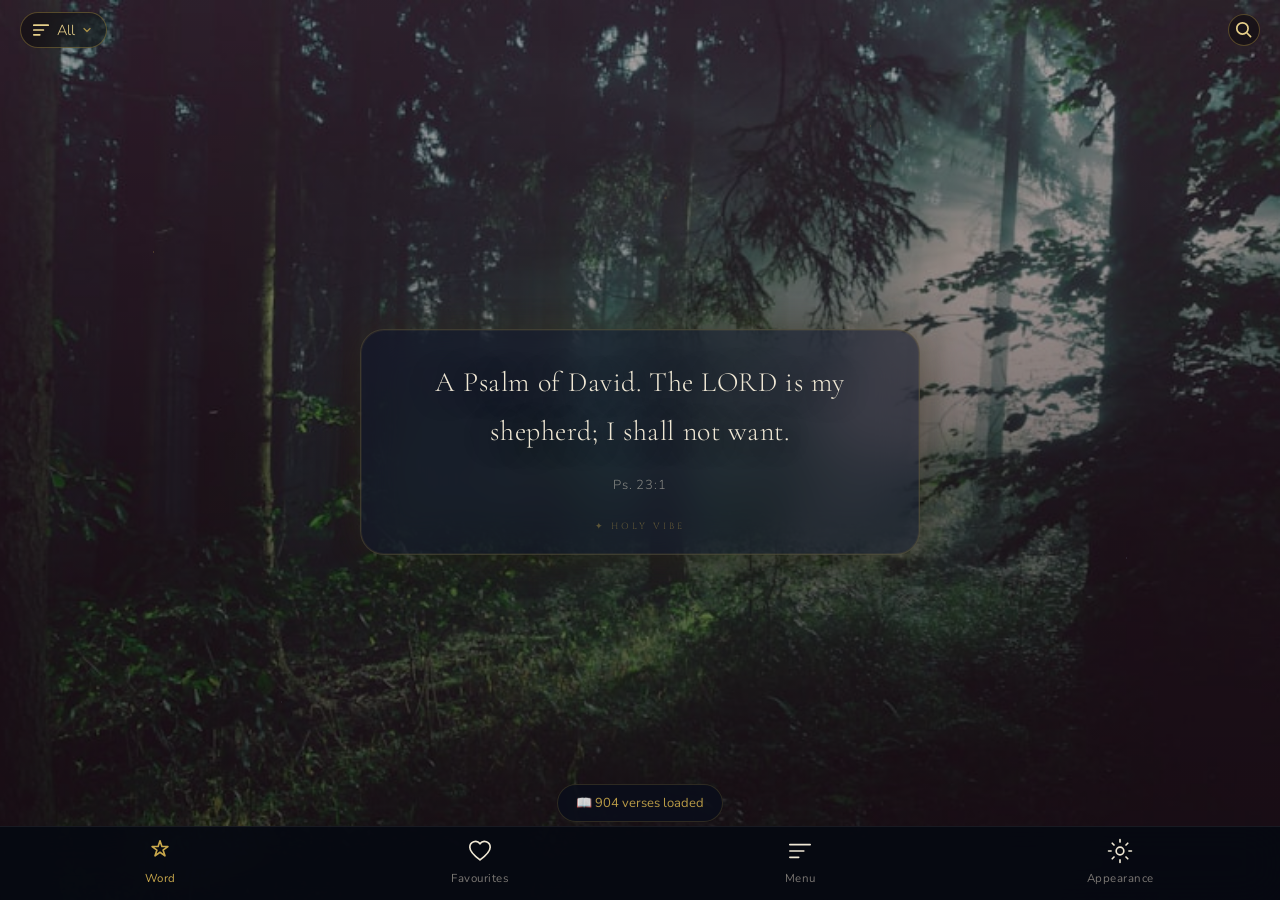
==== commit 355988d9: "Add files via upload" ====
--- a/index.html
+++ b/index.html
@@ -114,7 +114,7 @@
         </button>
 
         <!-- ПОШУК: кнопка (можна видалити разом з #searchOverlay — див. коментар нижче в тілі сторінки) -->
-        <button class="search-toggle-btn" id="searchToggleBtn" title="Пошук">
+        <button class="search-toggle-btn" id="searchToggleBtn" data-i18n-title="title_search" title="Пошук">
           <svg width="15" height="15" viewBox="0 0 15 15" fill="none">
             <circle cx="6.2" cy="6.2" r="4.7" stroke="currentColor" stroke-width="1.4"/>
             <path d="M13 13l-3.2-3.2" stroke="currentColor" stroke-width="1.4" stroke-linecap="round"/>
@@ -169,34 +169,6 @@
       </div>
 
       <div class="menu-divider"></div>
-
-      <div class="menu-section">
-        <div class="menu-row" onclick="toggleDonateSpoiler()" style="color:rgba(201,168,76,.8); cursor: pointer; display: flex; justify-content: space-between; align-items: center; padding: 4px 0;">
-          <div style="display: flex; align-items: center; gap: 8px;">
-            <svg width="20" height="20" viewBox="0 0 20 20" fill="none">
-              <path d="M10 17c-4-3.5-7-6.5-7-9.5a5 5 0 0 1 7-4.6A5 5 0 0 1 17 7.5c0 3-3 6-7 9.5z" stroke="#c9a84c" stroke-width="1.3"/>
-            </svg>
-            <span data-i18n="donate_title">Підтримати проєкт ❤️</span>
-          </div>
-          <span id="donateArrow" style="transition: transform 0.3s ease; font-size: 12px; color: rgba(201,168,76,.5);">▼</span>
-        </div>
-
-        <div id="donateSpoiler" style="display: none; margin-top: 15px; transition: all 0.3s ease;">
-          <a href="https://www.paypal.com/donate/?hosted_button_id=PFLMN9VTMCPDY" target="_blank" class="menu-item" style="text-decoration: none; display: block; background: #0070ba; color: #ffffff; text-align: center; font-weight: bold; border-radius: 8px; padding: 12px; margin-bottom: 12px; font-size: 14px;">
-            Support via PayPal (Worldwide) 🌐
-          </a>
-
-          <div style="background: rgba(255, 255, 255, 0.05); border: 1px solid rgba(255, 255, 255, 0.1); border-radius: 8px; padding: 12px; text-align: center;">
-            <div style="font-size: 13px; color: rgba(255,255,255,0.5); margin-bottom: 5px;" data-i18n="donate_privat">Картка Ощадбанк:</div>
-            <div style="font-size: 17px; font-weight: bold; color: #ffffff; letter-spacing: 1px; margin-bottom: 10px;">
-              4483 8200 4718 1796
-            </div>
-            <button onclick="navigator.clipboard.writeText('4483820047181796'); alert(window._currentUI?.donate_copy_alert || 'Номер картки скопійовано! 👍')" style="background: #70A400; color: white; border: none; width: 100%; padding: 10px; border-radius: 6px; font-weight: bold; cursor: pointer; font-size: 14px;">
-              <span data-i18n="donate_copy">Скопіювати картку 🟢</span>
-            </button>
-          </div>
-        </div>
-      </div>
 
       <!-- ═══════════════════════════════════════════════════════════
            ℹ️ ПРО ПЕРЕКЛАДИ / АВТОРСЬКІ ПРАВА
@@ -232,16 +204,16 @@
             <div style="font-size: 14px; font-weight: bold; color: #f0e8d5; margin-bottom: 4px;">
               🇬🇧 English — Berean Standard Bible (BSB)
             </div>
-            <div style="font-size: 12.5px; line-height: 1.5; color: rgba(255,255,255,0.55);">
+            <div data-i18n="about_bsb_desc" style="font-size: 12.5px; line-height: 1.5; color: rgba(255,255,255,0.55);">
               Публічне надбання (Public Domain), офіційний текстовий модуль. Використовується без обмежень.
             </div>
           </div>
 
           <div class="about-lang-item" style="background: rgba(255,255,255,0.05); border: 1px solid rgba(255,255,255,0.1); border-radius: 8px; padding: 12px; margin-bottom: 10px;">
-            <div style="font-size: 14px; font-weight: bold; color: #f0e8d5; margin-bottom: 4px;">
+            <div data-i18n="about_uk_name" style="font-size: 14px; font-weight: bold; color: #f0e8d5; margin-bottom: 4px;">
               🇺🇦 Українська — переклад І. Огієнка
             </div>
-            <div style="font-size: 12.5px; line-height: 1.5; color: rgba(255,255,255,0.55);">
+            <div data-i18n="about_uk_desc" style="font-size: 12.5px; line-height: 1.5; color: rgba(255,255,255,0.55);">
               Використовується з дозволу правовласника.
             </div>
           </div>
@@ -309,9 +281,6 @@
           <div class="color-dot" data-color="#e8d08a"  style="background:#e8d08a"></div>
           <div class="color-dot" data-color="#b8d4f0"  style="background:#b8d4f0"></div>
           <div class="color-dot" data-color="#d4e8c8"  style="background:#d4e8c8"></div>
-          <div class="color-dot" data-color="#111111"  style="background:#111;border:1px solid rgba(255,255,255,.2)" title="Чорний"></div>
-          <div class="color-dot" data-color="#1a1a2e"  style="background:#1a1a2e;border:1px solid rgba(255,255,255,.2)" title="Нічний синій"></div>
-          <div class="color-dot" data-color="#3d2010"  style="background:#3d2010;border:1px solid rgba(255,255,255,.2)" title="Темно-коричневий"></div>
         </div>
       </div>
 
@@ -427,7 +396,8 @@
         </div>
         <span data-i18n="btn_explain">Пояснити цей вірш</span>
       </div>
-      <div class="sheet-btn" id="btnShare">
+      <!-- TODO: share-as-image frozen until v1.1 — hidden from UI, do not remove markup -->
+      <div class="sheet-btn" id="btnShare" style="display:none">
         <div class="sheet-btn-ico">
           <svg width="17" height="17" viewBox="0 0 17 17" fill="none"><circle cx="13" cy="3.5" r="1.8" stroke="#c9a84c" stroke-width="1.2"/><circle cx="3.5" cy="8.5" r="1.8" stroke="#c9a84c" stroke-width="1.2"/><circle cx="13" cy="13.5" r="1.8" stroke="#c9a84c" stroke-width="1.2"/><path d="M5.2 7.6l6-2.4M5.2 9.4l6 2.4" stroke="#c9a84c" stroke-width="1.2"/></svg>
         </div>
@@ -440,7 +410,7 @@
         <div class="sheet-btn-ico">
           <svg width="17" height="17" viewBox="0 0 17 17" fill="none"><rect x="5.5" y="5.5" width="8" height="9.5" rx="1.3" stroke="#c9a84c" stroke-width="1.2"/><path d="M3.5 11V3.8A1.3 1.3 0 0 1 4.8 2.5H11" stroke="#c9a84c" stroke-width="1.2" stroke-linecap="round"/></svg>
         </div>
-        <span>Скопіювати текст</span>
+        <span data-i18n="btn_copy_text">Скопіювати текст</span>
       </div>
     </div>
     <div class="ai-panel" id="aiPanel">
@@ -463,7 +433,7 @@
           <circle cx="6.2" cy="6.2" r="4.7" stroke="currentColor" stroke-width="1.4"/>
           <path d="M13 13l-3.2-3.2" stroke="currentColor" stroke-width="1.4" stroke-linecap="round"/>
         </svg>
-        <input type="text" id="searchInput" class="search-input" placeholder="Пошук за словом чи посиланням…" autocomplete="off">
+        <input type="text" id="searchInput" class="search-input" data-i18n-placeholder="search_placeholder" placeholder="Пошук за словом чи посиланням…" autocomplete="off">
         <div class="search-close" id="searchCloseBtn">✕</div>
       </div>
       <div class="search-results" id="searchResults"></div>
@@ -479,8 +449,8 @@
        ═══════════════════════════════════════════ -->
   <div class="share-img-overlay" id="shareImgOverlay">
     <div class="share-img-close" id="shareImgClose">✕</div>
-    <img id="shareImgPreview" class="share-img-preview" alt="Вірш">
-    <div class="share-img-hint">Затримайте картинку пальцем, щоб зберегти або переслати</div>
+    <img id="shareImgPreview" class="share-img-preview" alt="Verse">
+    <div class="share-img-hint" data-i18n="share_img_hint">Затримайте картинку пальцем, щоб зберегти або переслати</div>
   </div>
 
   <div id="toast"></div>
@@ -503,18 +473,6 @@
       setTimeout(function () { el.remove(); }, 600);
     }
 
-    function toggleDonateSpoiler() {
-      var spoiler = document.getElementById('donateSpoiler');
-      var arrow = document.getElementById('donateArrow');
-      if (spoiler.style.display === 'none' || spoiler.style.display === '') {
-        spoiler.style.display = 'block';
-        arrow.style.transform = 'rotate(180deg)';
-      } else {
-        spoiler.style.display = 'none';
-        arrow.style.transform = 'rotate(0deg)';
-      }
-    }
-
     function toggleAboutSpoiler() {
       var spoiler = document.getElementById('aboutSpoiler');
       var arrow = document.getElementById('aboutArrow');
@@ -529,7 +487,8 @@
   </script>
   <script src="native-bridge.js"></script>
   <script src="update-checker.js"></script>
+  <script src="analytics.js"></script>
   <script src="i18n.js"></script>
   <script src="app.js"></script>
 </body>
-</html>
+</html>
--- a/styles.css
+++ b/styles.css
@@ -1,5 +1,5 @@
 /* ═══════════════════════════════════════════
- styles.css  —  СЛОВО App
+   styles.css  —  СЛОВО App
    Секції:
    1.  Токени (змінні)
    2.  Reset / Base
@@ -477,6 +477,21 @@
 }
 .verse-text em { font-style: italic; color: var(--clr-gold-lt); }
 
+/* Довгий вірш: текст прокручується всередині картки (клас ставить updateVerseScroll() в app.js).
+   padding 24px + margin -24px — запас, щоб overflow не обрізав тінь тексту; розкладка не змінюється. */
+.verse-text.scrollable {
+  overflow-y: auto;
+  box-sizing: border-box;
+  padding: 24px;
+  margin: -24px;
+  width: calc(100% + 48px);
+  touch-action: pan-y;
+  overscroll-behavior-y: contain;
+  -webkit-overflow-scrolling: touch;
+  scrollbar-width: none;
+}
+.verse-text.scrollable::-webkit-scrollbar { display: none; }
+
 /* Референс */
 .verse-ref {
   font-size: clamp(11px, 2.5vw, 13px);
